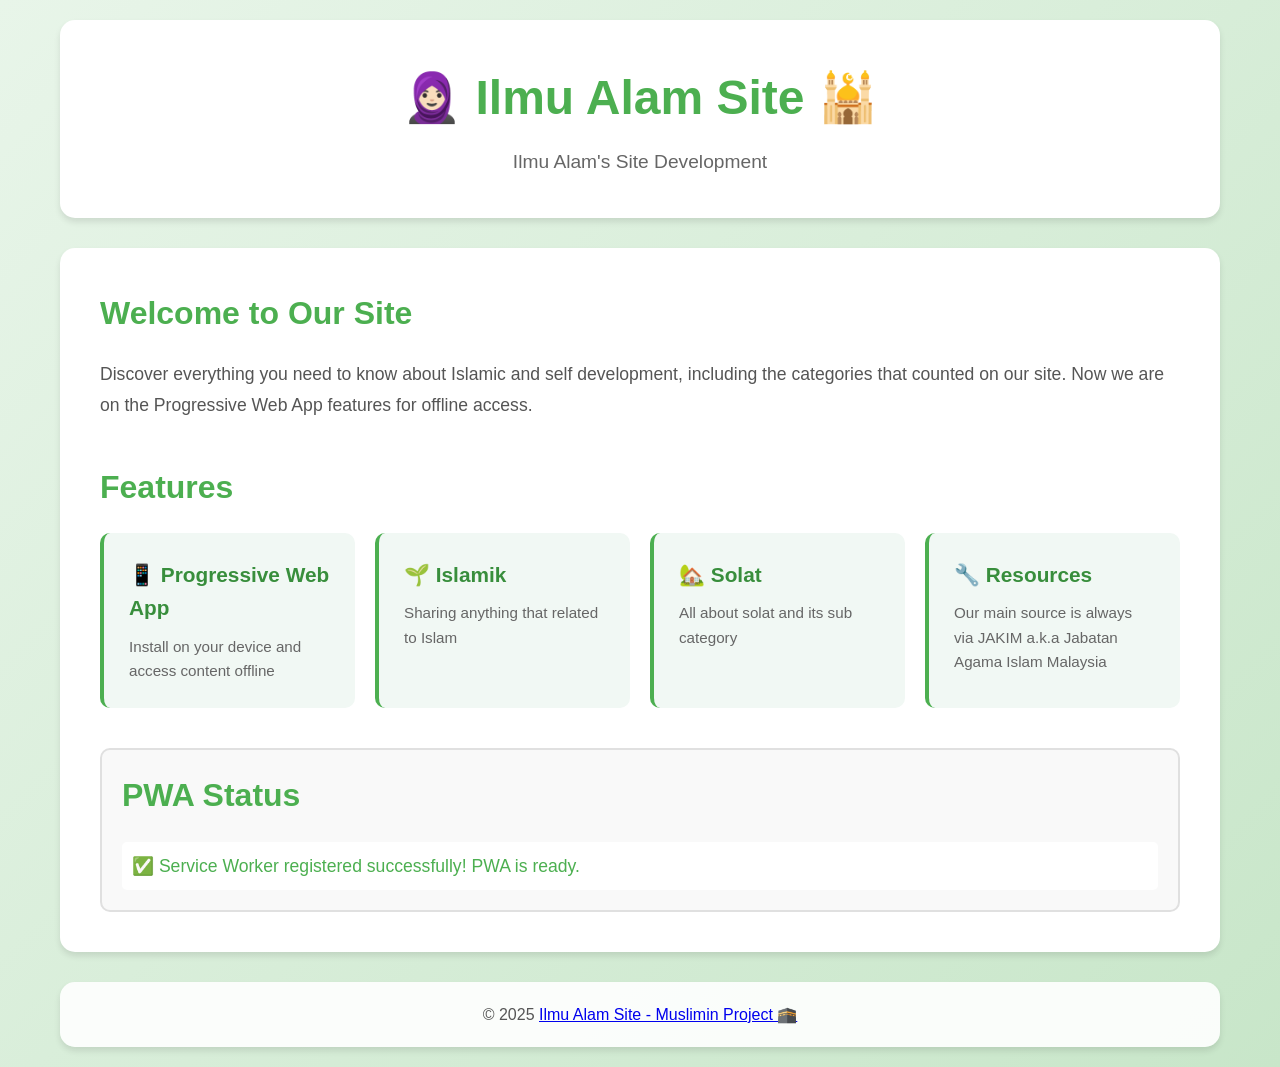
==== index.html @ a0336724 "Update index.html" ====
<!DOCTYPE html>
<html lang="en">
<head>
    <meta charset="UTF-8">
    <meta name="viewport" content="width=device-width, initial-scale=1.0">
    <meta name="description" content="Ilmu Alam - a Motivation Islamic Blog">
    <meta name="theme-color" content="#249749">
    <title>Motivasi Islamik</title>
    
    <!-- PWA Manifest -->
    <link rel="manifest" href="/manifest.json">
    
    <!-- Apple Touch Icon -->
    <link rel="apple-touch-icon" href="icon-192.png">
    
    <!-- Styles -->
    <link rel="stylesheet" href="styles.css">
</head>
<body>
    <div class="container">
        <header>
            <h1>🧕🏻 Ilmu Alam Site 🕌</h1>
            <p class="subtitle">Ilmu Alam's Site Development</p>
        </header>
        
        <main>
            <section class="welcome">
                <h2>Welcome to Our Site</h2>
                <p>Discover everything you need to know about Islamic and self development, including the categories that counted on our site. Now we are on the Progressive Web App features for offline access.</p>
            </section>
            
            <section class="features">
                <h2>Features</h2>
                <div class="feature-grid">
                    <div class="feature-card">
                        <h3>📱 Progressive Web App</h3>
                        <p>Install on your device and access content offline</p>
                    </div>
                    <div class="feature-card">
                        <h3>🌱 Islamik</h3>
                        <p>Sharing anything that related to Islam</p>
                    </div>
                    <div class="feature-card">
                        <h3>🏡 Solat</h3>
                        <p>All about solat and its sub category</p>
                    </div>
                    <div class="feature-card">
                        <h3>🔧 Resources</h3>
                        <p>Our main source is always via JAKIM a.k.a Jabatan Agama Islam Malaysia</p>
                    </div>
                </div>
            </section>
            
            <section class="pwa-status">
                <h2>PWA Status</h2>
                <p id="sw-status">Checking service worker status...</p>
            </section>
        </main>
        
        <footer>
            <p>&copy; 2025 <a href="https://www.ilmualam.com" target="_blank">Ilmu Alam Site - Muslimin Project 🕋</a></p>
        </footer>
    </div>
    
    <!-- Service Worker Registration -->
    <script>
        // Register Service Worker
        if ('serviceWorker' in navigator) {
            window.addEventListener('load', () => {
                navigator.serviceWorker.register('https://ilmualam.github.io/pwa/sw.js')
                    .then((registration) => {
                        console.log('Service Worker registered successfully:', registration);
                        document.getElementById('sw-status').textContent = 
                            '✅ Service Worker registered successfully! PWA is ready.';
                        document.getElementById('sw-status').style.color = '#4CAF50';
                    })
                    .catch((error) => {
                        console.error('Service Worker registration failed:', error);
                        document.getElementById('sw-status').textContent = 
                            '❌ Service Worker registration failed: ' + error.message;
                        document.getElementById('sw-status').style.color = '#f44336';
                    });
            });
        } else {
            document.getElementById('sw-status').textContent = 
                '⚠️ Service Workers are not supported in this browser.';
            document.getElementById('sw-status').style.color = '#ff9800';
        }
        
        // Handle install prompt
        let deferredPrompt;
        window.addEventListener('beforeinstallprompt', (e) => {
            e.preventDefault();
            deferredPrompt = e;
            console.log('PWA install prompt available');
        });
    </script>
</body>
</html>
---- styles.css ----
/* Garden PWA Styles */
* {
    margin: 0;
    padding: 0;
    box-sizing: border-box;
}

body {
    font-family: -apple-system, BlinkMacSystemFont, 'Inter', Roboto, Oxygen, Ubuntu, Cantarell, sans-serif;
    line-height: 1.6;
    color: #333;
    background: linear-gradient(135deg, #e8f5e9 0%, #c8e6c9 100%);
    min-height: 100vh;
}

.container {
    max-width: 1200px;
    margin: 0 auto;
    padding: 20px;
}

header {
    text-align: center;
    padding: 40px 20px;
    background: white;
    border-radius: 15px;
    box-shadow: 0 4px 6px rgba(0,0,0,0.1);
    margin-bottom: 30px;
}

header h1 {
    font-size: 3em;
    color: #4CAF50;
    margin-bottom: 10px;
}

.subtitle {
    font-size: 1.2em;
    color: #666;
}

main {
    background: white;
    border-radius: 15px;
    padding: 40px;
    box-shadow: 0 4px 6px rgba(0,0,0,0.1);
    margin-bottom: 30px;
}

section {
    margin-bottom: 40px;
}

section:last-child {
    margin-bottom: 0;
}

h2 {
    color: #4CAF50;
    margin-bottom: 20px;
    font-size: 2em;
}

h3 {
    color: #388E3C;
    margin-bottom: 10px;
}

.welcome p {
    font-size: 1.1em;
    color: #555;
    line-height: 1.8;
}

.feature-grid {
    display: grid;
    grid-template-columns: repeat(auto-fit, minmax(250px, 1fr));
    gap: 20px;
    margin-top: 20px;
}

.feature-card {
    background: #f1f8f4;
    padding: 25px;
    border-radius: 10px;
    border-left: 4px solid #4CAF50;
    transition: transform 0.3s ease, box-shadow 0.3s ease;
}

.feature-card:hover {
    transform: translateY(-5px);
    box-shadow: 0 6px 12px rgba(0,0,0,0.15);
}

.feature-card h3 {
    font-size: 1.3em;
    margin-bottom: 10px;
}

.feature-card p {
    color: #666;
    font-size: 0.95em;
}

.pwa-status {
    background: #f9f9f9;
    padding: 20px;
    border-radius: 10px;
    border: 2px solid #e0e0e0;
}

#sw-status {
    font-size: 1.1em;
    font-weight: 500;
    padding: 10px;
    border-radius: 5px;
    background: white;
}

footer {
    text-align: center;
    padding: 20px;
    color: #555;
    background: rgba(255, 255, 255, 0.9);
    border-radius: 15px;
    box-shadow: 0 4px 6px rgba(0,0,0,0.1);
}

/* Responsive Design */
@media (max-width: 768px) {
    header h1 {
        font-size: 2em;
    }
    
    .subtitle {
        font-size: 1em;
    }
    
    main {
        padding: 20px;
    }
    
    h2 {
        font-size: 1.5em;
    }
    
    .feature-grid {
        grid-template-columns: 1fr;
    }
}

/* PWA Install Button (if needed) */
.install-button {
    display: none;
    background: #4CAF50;
    color: white;
    border: none;
    padding: 15px 30px;
    font-size: 1.1em;
    border-radius: 8px;
    cursor: pointer;
    margin-top: 20px;
    transition: background 0.3s ease;
}

.install-button:hover {
    background: #45a049;
}

.install-button.show {
    display: inline-block;
}
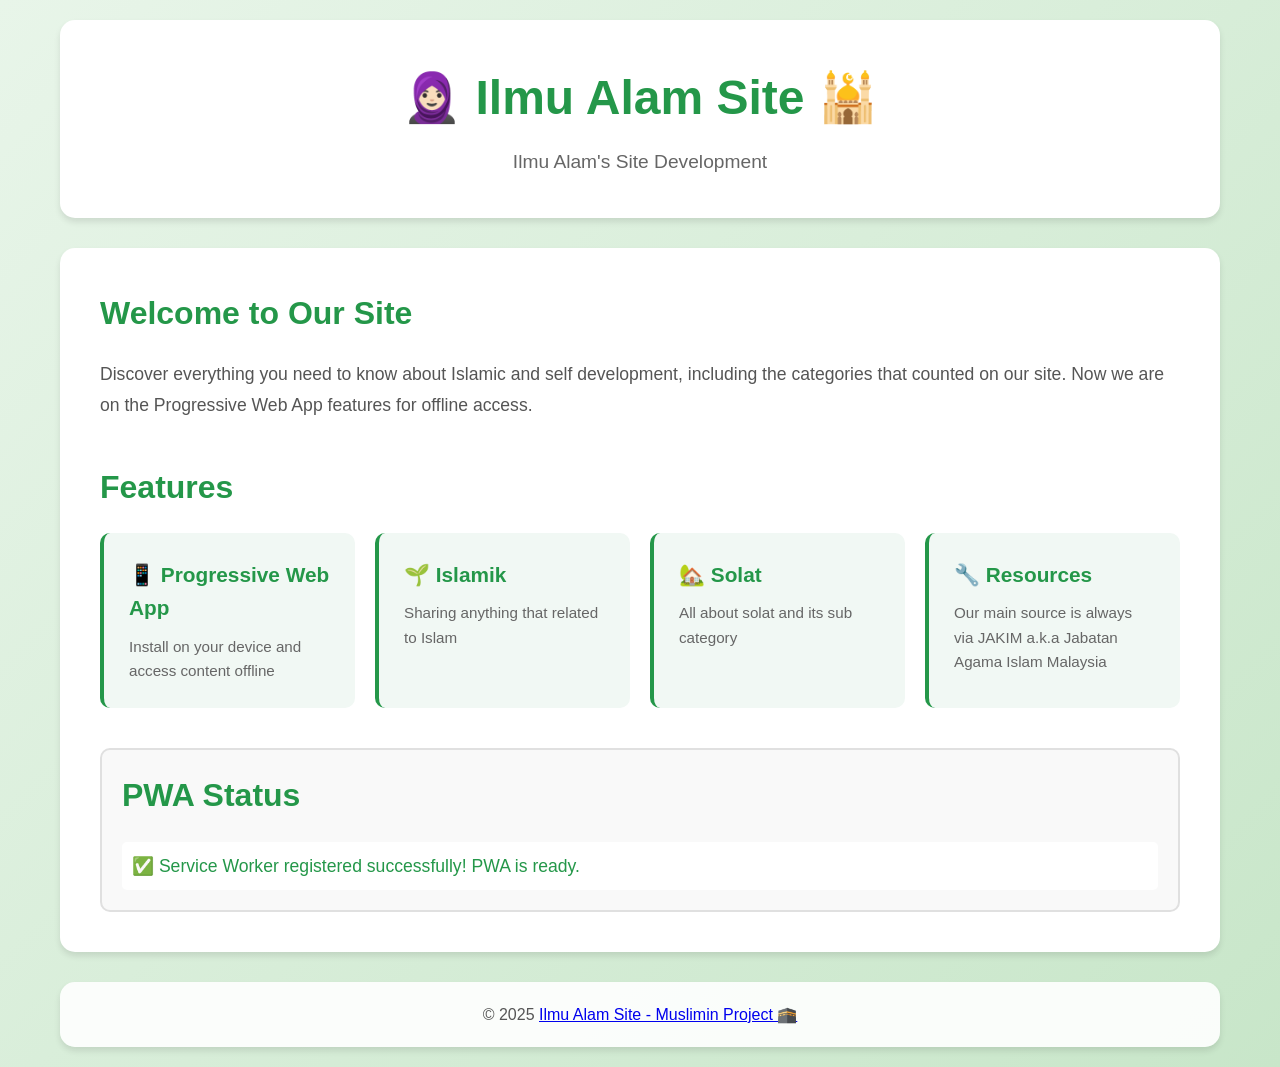
==== commit f2961476: "Update index.html" ====
--- a/index.html
+++ b/index.html
@@ -72,7 +72,7 @@
                         console.log('Service Worker registered successfully:', registration);
                         document.getElementById('sw-status').textContent = 
                             '✅ Service Worker registered successfully! PWA is ready.';
-                        document.getElementById('sw-status').style.color = '#4CAF50';
+                        document.getElementById('sw-status').style.color = '#249749';
                     })
                     .catch((error) => {
                         console.error('Service Worker registration failed:', error);
--- a/styles.css
+++ b/styles.css
@@ -30,7 +30,7 @@
 
 header h1 {
     font-size: 3em;
-    color: #4CAF50;
+    color: #249749;
     margin-bottom: 10px;
 }
 
@@ -56,13 +56,13 @@
 }
 
 h2 {
-    color: #4CAF50;
+    color: #249749;
     margin-bottom: 20px;
     font-size: 2em;
 }
 
 h3 {
-    color: #388E3C;
+    color: #249749;
     margin-bottom: 10px;
 }
 
@@ -83,7 +83,7 @@
     background: #f1f8f4;
     padding: 25px;
     border-radius: 10px;
-    border-left: 4px solid #4CAF50;
+    border-left: 4px solid #249749;
     transition: transform 0.3s ease, box-shadow 0.3s ease;
 }
 
@@ -152,7 +152,7 @@
 /* PWA Install Button (if needed) */
 .install-button {
     display: none;
-    background: #4CAF50;
+    background: #249749;
     color: white;
     border: none;
     padding: 15px 30px;
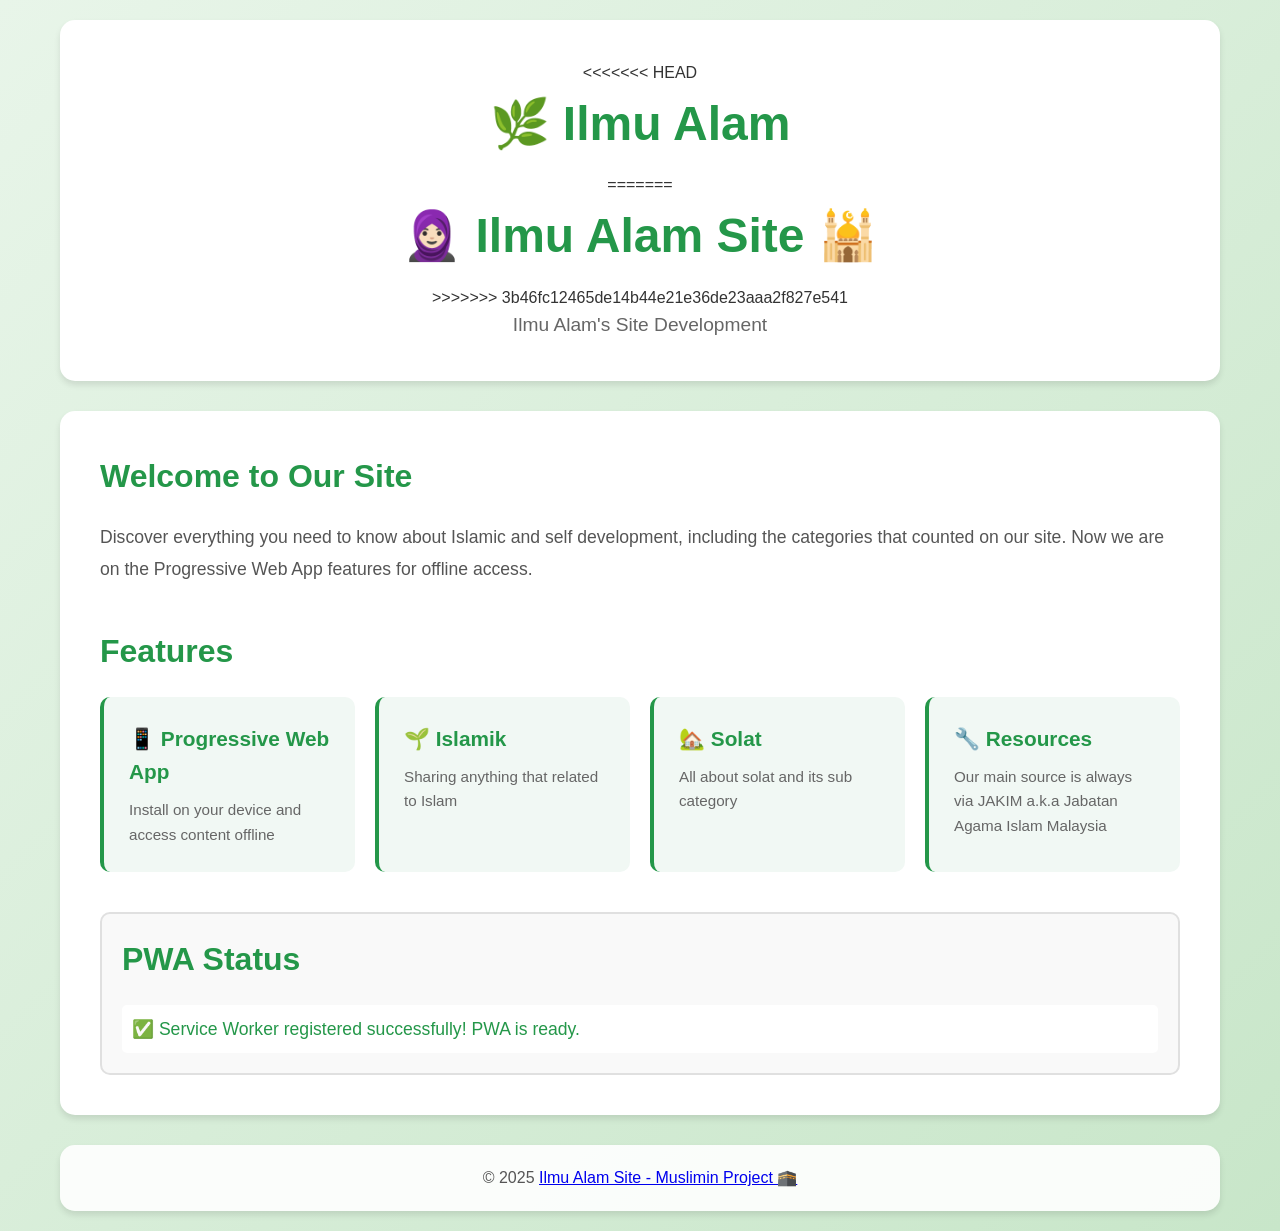
==== commit 44d3e38b: "d" ====
--- a/index.html
+++ b/index.html
@@ -8,18 +8,22 @@
     <title>Motivasi Islamik</title>
     
     <!-- PWA Manifest -->
-    <link rel="manifest" href="/manifest.json">
+    <link rel="manifest" href="https://ilmualam.github.io/pwa/manifest.json">
     
     <!-- Apple Touch Icon -->
-    <link rel="apple-touch-icon" href="icon-192.png">
+    <link rel="apple-touch-icon" href="https://ilmualam.github.io/pwa/assets/icon-192x192.png">
     
     <!-- Styles -->
-    <link rel="stylesheet" href="styles.css">
+    <link rel="stylesheet" href="https://ilmualam.github.io/pwa/styles.css">
 </head>
 <body>
     <div class="container">
         <header>
+<<<<<<< HEAD
+            <h1>🌿 Ilmu Alam</h1>
+=======
             <h1>🧕🏻 Ilmu Alam Site 🕌</h1>
+>>>>>>> 3b46fc12465de14b44e21e36de23aaa2f827e541
             <p class="subtitle">Ilmu Alam's Site Development</p>
         </header>
         
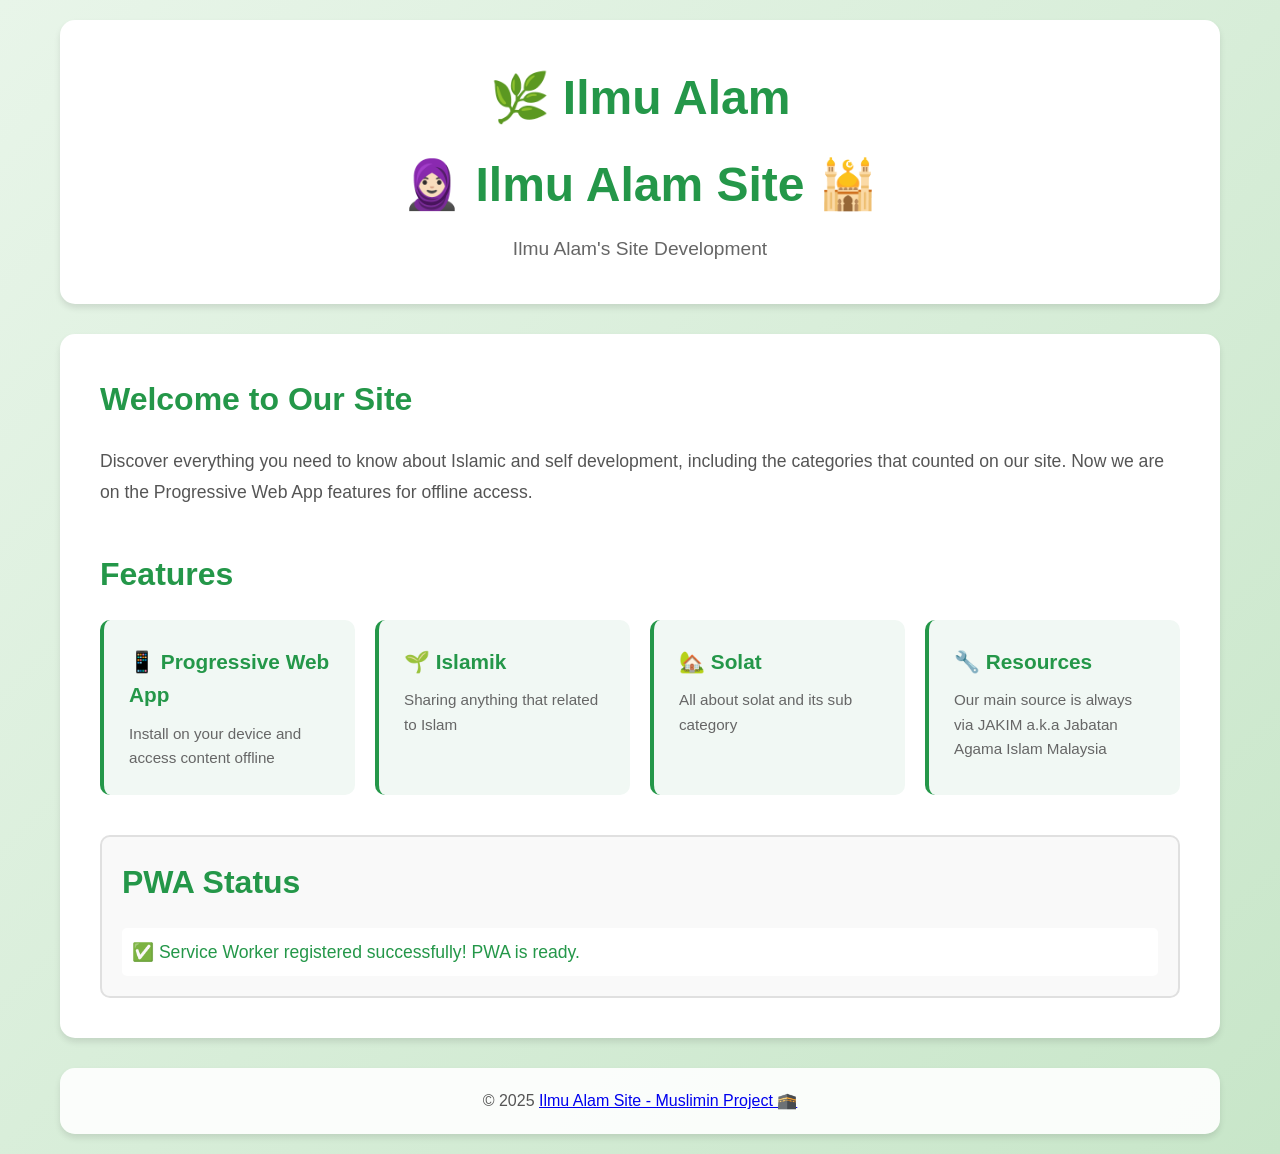
==== commit 830f6322: "Update index.html" ====
--- a/index.html
+++ b/index.html
@@ -19,11 +19,8 @@
 <body>
     <div class="container">
         <header>
-<<<<<<< HEAD
             <h1>🌿 Ilmu Alam</h1>
-=======
             <h1>🧕🏻 Ilmu Alam Site 🕌</h1>
->>>>>>> 3b46fc12465de14b44e21e36de23aaa2f827e541
             <p class="subtitle">Ilmu Alam's Site Development</p>
         </header>
         
